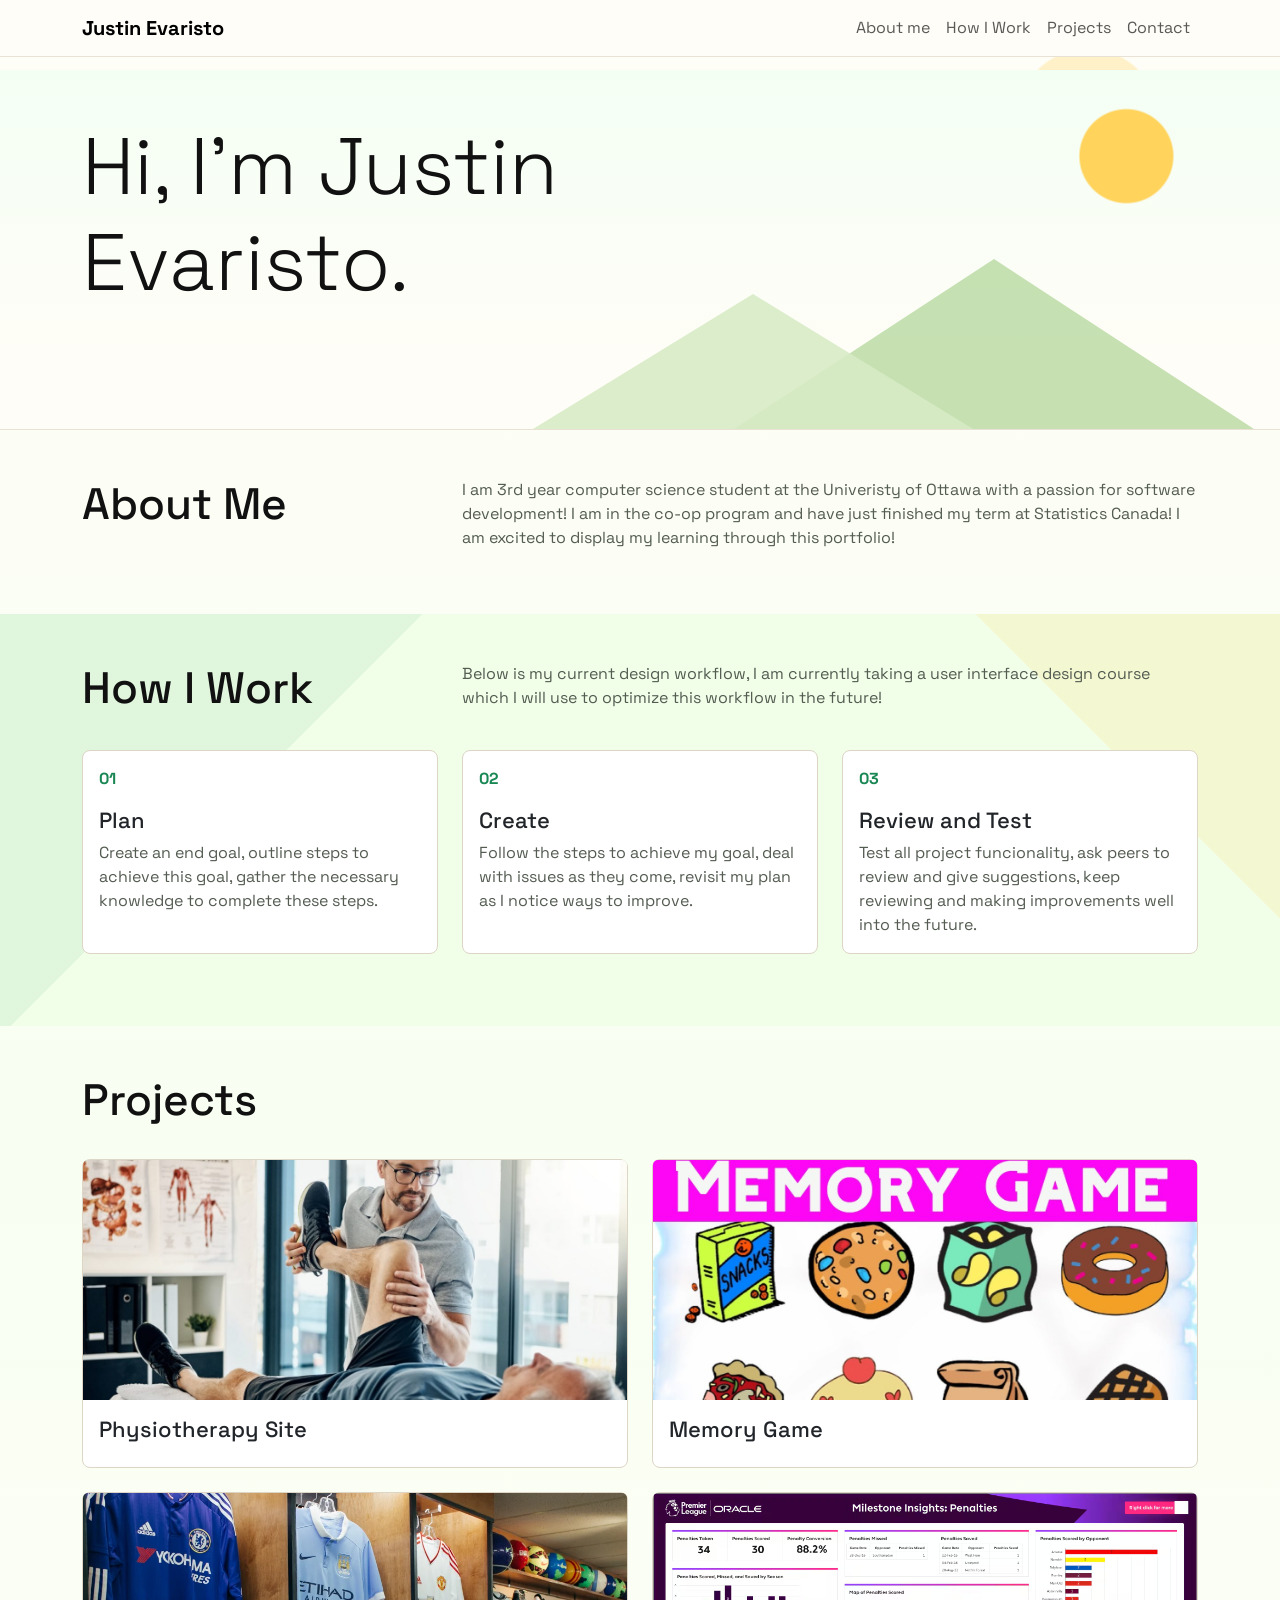
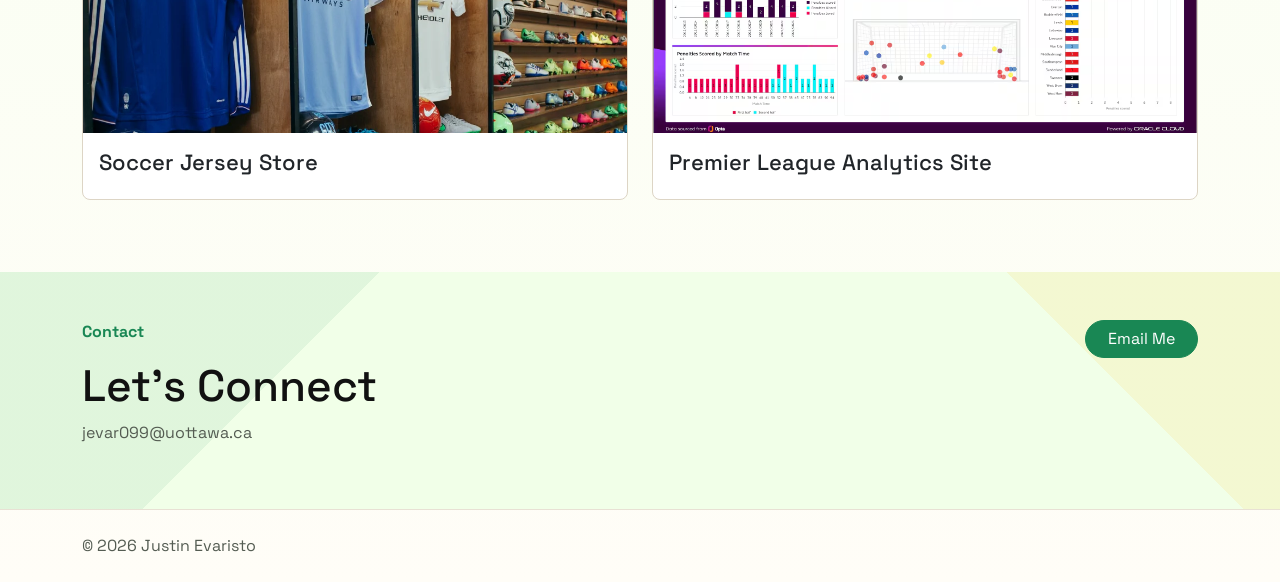
==== index.html @ 7b341bc1 "Reupload files" ====
<!doctype html>
<html lang="en">
  <head>
    <meta charset="utf-8">
    <meta name="viewport" content="width=device-width, initial-scale=1">
    <title>Justin Evaristo Portfolio</title>
    <link href="https://cdn.jsdelivr.net/npm/bootstrap@5.3.3/dist/css/bootstrap.min.css" rel="stylesheet">
    <link rel="stylesheet" href="style.css">
  </head>
  <body>
    <nav class="navbar navbar-expand navbar-light fixed-top">
      <div class="container">
        <a class="navbar-brand" href="index.html">Justin Evaristo</a>
        <button class="navbar-toggler" type="button" data-bs-toggle="collapse" data-bs-target="#mainNav">
          <span class="navbar-toggler-icon"></span>
        </button>
        <div class="collapse navbar-collapse" id="mainNav">
          <ul class="navbar-nav ms-auto">
            <li class="nav-item">
              <a class="nav-link" href="#about">About me</a>
            </li>
            <li class="nav-item">
              <a class="nav-link" href="#how-i-work">How I Work</a>
            </li>
            <li class="nav-item">
              <a class="nav-link" href="#projects">Projects</a>
            </li>
            <li class="nav-item">
              <a class="nav-link" href="#contact">Contact</a>
            </li>
          </ul>
        </div>
      </div>
    </nav>

    <header class="p-5">
      <div class="container">
        <div class="row">
          <div class="col-8">
            <h1 class="display-1">Hi, I'm Justin Evaristo.</h1>
          </div>
        </div>
      </div>
    </header>

    <main>
      <section id="about" class="p-5">
        <div class="container">
          <div class="row">
            <div class="col-4">
              <h2>About Me</h2>
            </div>
            <div class="col-8">
              <p>I am 3rd year computer science student at the Univeristy 
                 of Ottawa with a passion for software development! I am 
                 in the co-op program and have just finished my term at Statistics Canada!
                 I am excited to display my learning through this portfolio!
              </p>
            </div>
          </div>
        </div>
      </section>

      <section id="how-i-work" class="p-5 bg-light">
        <div class="container">
          <div class="row">
            <div class="col-4">
              <h2>How I Work</h2>
            </div>
            <div class="col-8">
              <p>
                Below is my current design workflow, I am currently taking a user interface design
                course which I will use to optimize this workflow in the future!
              </p>
            </div>
          </div>

          <div class="row mt-4">
            <div class="col-4 mb-4">
              <div class="card">
                <div class="card-body">
                  <p class="text-success">01</p>
                  <h3 class="card-title">Plan</h3>
                  <p class="card-text">Create an end goal, outline steps to achieve this goal,
                                       gather the necessary knowledge to complete these steps.
                  </p>
                </div>
              </div>
            </div>
            <div class="col-4 mb-4">
              <div class="card">
                <div class="card-body">
                  <p class="text-success">02</p>
                  <h3 class="card-title">Create</h3>
                  <p class="card-text">Follow the steps to achieve my goal, deal with issues as they come,
                                       revisit my plan as I notice ways to improve.
                  </p>
                </div>
              </div>
            </div>
            <div class="col-4 mb-4">
              <div class="card">
                <div class="card-body">
                  <p class="text-success">03</p>
                  <h3 class="card-title">Review and Test</h3>
                  <p class="card-text">Test all project funcionality, ask peers to review and give suggestions,
                                       keep reviewing and making improvements well into the future. 
                  </p>
                </div>
              </div>
            </div>
          </div>
        </div>
      </section>

      <section id="projects" class="p-5">
        <div class="container">
          <div class="row">
            <div class="col-4">
              <h2>Projects</h2>
            </div>
          </div>

          <div class="row mt-4">
            <div class="col-6 mb-4">
              <a class="card text-dark text-decoration-none" href="project-one.html">
                <img src="images/physio.jpg" class="card-img-top" alt="Physio">
                <div class="card-body">
                  <h3 class="card-title">Physiotherapy Site</h3>
                  
                </div>
              </a>
            </div>
            <div class="col-6 mb-4">
              <a class="card text-dark text-decoration-none" href="project-two.html">
                <img src="images/memory game.jpg" class="card-img-top" alt="Memory">
                <div class="card-body">
                  <h3 class="card-title">Memory Game</h3>
                </div>
              </a>
            </div>
            <div class="col-6 mb-4">
              <a class="card text-dark text-decoration-none" href="project-three.html">
                <img src="images/soccer jersey store.jpg" class="card-img-top" alt="Soccer">
                <div class="card-body">
                  <h3 class="card-title">Soccer Jersey Store</h3>
                </div>
              </a>
            </div>
            <div class="col-6 mb-4">
              <a class="card text-dark text-decoration-none" href="project-four.html">
                <img src="images/premier league.jpg" class="card-img-top" alt="Premier League">
                <div class="card-body">
                  <h3 class="card-title">Premier League Analytics Site</h3>
                </div>
              </a>
            </div>
          </div>
        </div>
      </section>

      <section id="contact" class="p-5 bg-light">
        <div class="container">
          <div class="row">
            <div class="col-8">
              <p class="text-success">Contact</p>
              <h2>Let's Connect</h2>
              <p>jevar099@uottawa.ca</p>
            </div>
            <div class="col-4 text-end">
              <a class="btn btn-success" href="mailto:jevar099@uottawa.ca">Email Me</a>
            </div>
          </div>
        </div>
      </section>
    </main>

    <footer class="p-4">
      <div class="container">
        <p class="mb-0">&copy; 2026 Justin Evaristo</p>
      </div>
    </footer>

    <script src="https://cdn.jsdelivr.net/npm/bootstrap@5.3.3/dist/js/bootstrap.bundle.min.js"></script>
  </body>
</html>
---- style.css ----
@import url("https://fonts.googleapis.com/css2?family=Space+Grotesk:wght@400;500;600;700&display=swap");

:root {
  --bs-body-font-family: "Space Grotesk", Arial, Helvetica, sans-serif;
  --bs-font-sans-serif: "Space Grotesk", Arial, Helvetica, sans-serif;
}

::selection {
  background-color: #b7f7a8;
  color: #063b12;
}

* {
  font-family: "Space Grotesk", Arial, Helvetica, sans-serif;
}

body {
  padding-top: 70px;
  background-color: #fffdf7;
  background-image:
    radial-gradient(circle at 85% 120px, rgba(255, 211, 92, 0.3) 0, rgba(255, 211, 92, 0.3) 70px, transparent 72px),
    linear-gradient(180deg, #fffdf7 0, #f8fff2 52%, #fffdf7 100%);
  color: #111111;
  font-family: "Space Grotesk", Arial, Helvetica, sans-serif;
}

.navbar {
  background-color: #fffdf7;
  border-bottom: 1px solid #e8e1d4;
}

.navbar-brand {
  font-weight: bold;
}

.text-success {
  font-weight: bold;
}

header {
  position: relative;
  overflow: hidden;
  min-height: 360px;
  background-color: #fffdf7;
  background-image:
    radial-gradient(circle at 88% 24%, #ffd35c 0, #ffd35c 46px, transparent 48px),
    linear-gradient(180deg, #f4fff4 0, #fffdf7 85%);
  border-bottom: 1px solid #e8e1d4;
}

header::before {
  content: "";
  position: absolute;
  right: 2%;
  bottom: 0;
  width: 0;
  height: 0;
  border-left: 260px solid transparent;
  border-right: 260px solid transparent;
  border-bottom: 170px solid #b8daa2;
  opacity: 0.8;
}

header::after {
  content: "";
  position: absolute;
  right: 24%;
  bottom: 0;
  width: 0;
  height: 0;
  border-left: 220px solid transparent;
  border-right: 220px solid transparent;
  border-bottom: 135px solid #d7ebc6;
  opacity: 0.9;
}

header .container {
  position: relative;
  z-index: 1;
}

h1 {
  max-width: 850px;
  line-height: 0.95;
}

h2 {
  font-size: 44px;
}

h3 {
  font-size: 22px;
}

p {
  color: #545c52;
}

.lead {
  color: #343a34;
}

.bg-light {
  background-color: #f1ffe8 !important;
  background-image:
    linear-gradient(135deg, rgba(25, 135, 84, 0.08) 25%, transparent 25%),
    linear-gradient(225deg, rgba(255, 211, 92, 0.16) 18%, transparent 18%);
}

.card {
  height: 100%;
  border: 1px solid #ddd5c5;
  border-radius: 8px;
}

.card-img-top {
  height: 240px;
  object-fit: cover;
  object-position: top;
}

.card-header {
  min-height: 240px;
  background-color: #e8ffd9 !important;
  background-image:
    linear-gradient(135deg, transparent 58%, rgba(25, 135, 84, 0.18) 58%),
    linear-gradient(45deg, transparent 62%, rgba(95, 161, 87, 0.22) 62%);
  border-bottom: 1px solid #ddd5c5;
  color: #545c52;
  font-weight: bold;
}

a.card:hover {
  border-color: #198754;
}

.btn-success {
  background-color: #198754;
  border-color: #198754;
  border-radius: 25px;
  padding-left: 22px;
  padding-right: 22px;
}

footer {
  border-top: 1px solid #e8e1d4;
}

#coming-soon {
  min-height: 80vh;
}
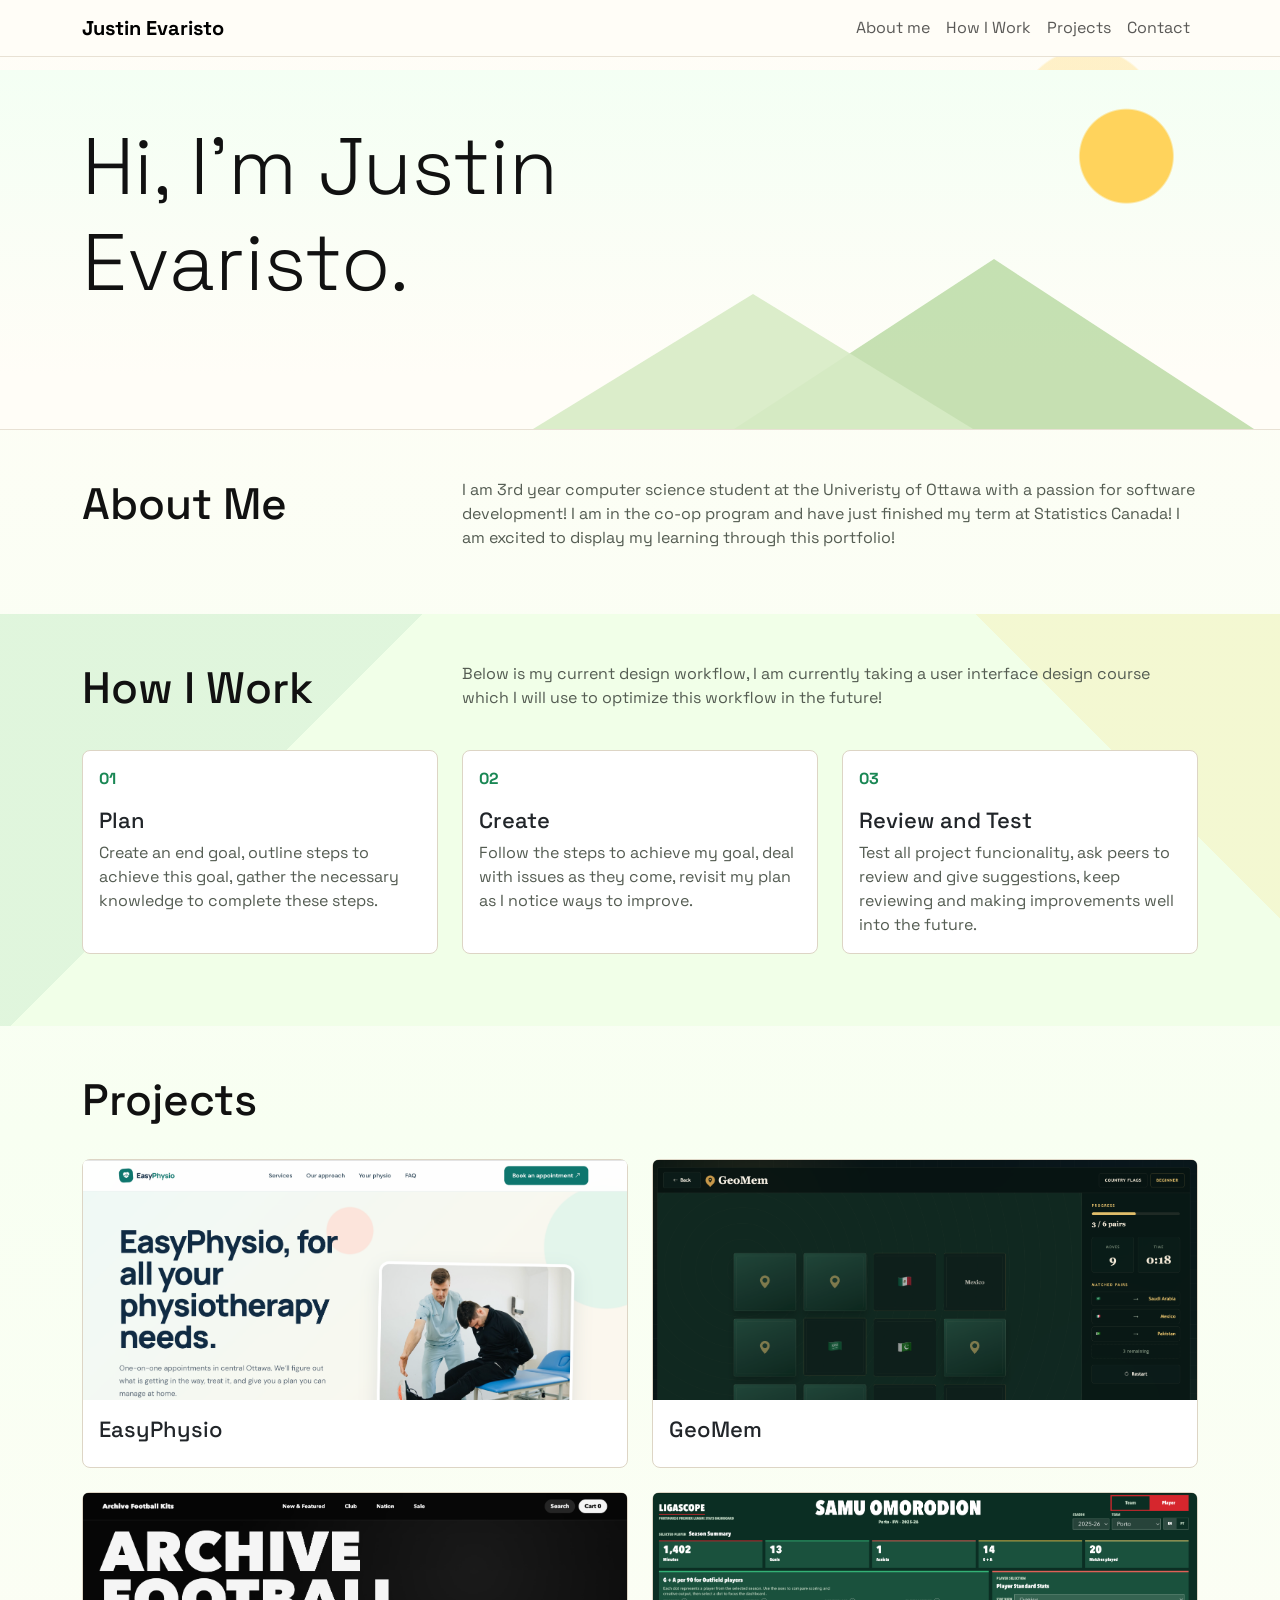
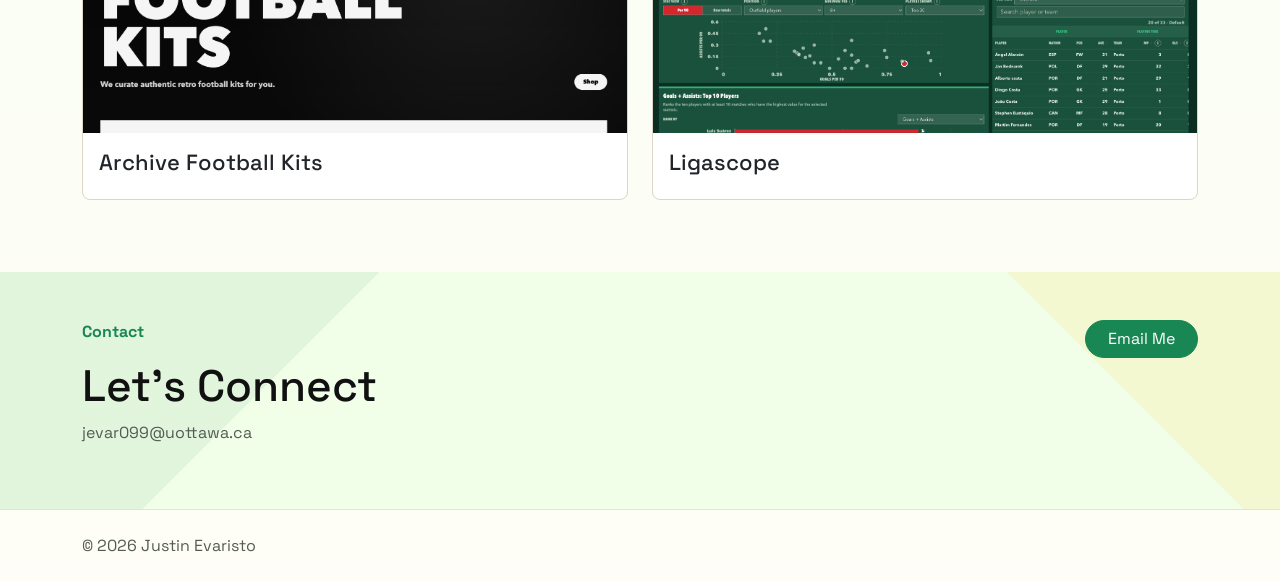
==== commit 1aac311a: "updating project photos" ====
--- a/index.html
+++ b/index.html
@@ -123,35 +123,35 @@
 
           <div class="row mt-4">
             <div class="col-6 mb-4">
-              <a class="card text-dark text-decoration-none" href="project-one.html">
-                <img src="images/physio.jpg" class="card-img-top" alt="Physio">
+              <a class="card text-dark text-decoration-none" href="https://seg-3125-a2-sigma.vercel.app/">
+                <img src="images/easyphysio.png" class="card-img-top" alt="EasyPhysio website">
                 <div class="card-body">
-                  <h3 class="card-title">Physiotherapy Site</h3>
+                  <h3 class="card-title">EasyPhysio</h3>
                   
                 </div>
               </a>
             </div>
             <div class="col-6 mb-4">
-              <a class="card text-dark text-decoration-none" href="project-two.html">
-                <img src="images/memory game.jpg" class="card-img-top" alt="Memory">
+              <a class="card text-dark text-decoration-none" href="https://geomem.vercel.app/">
+                <img src="images/geomem.png" class="card-img-top" alt="GeoMem game">
                 <div class="card-body">
-                  <h3 class="card-title">Memory Game</h3>
+                  <h3 class="card-title">GeoMem</h3>
                 </div>
               </a>
             </div>
             <div class="col-6 mb-4">
-              <a class="card text-dark text-decoration-none" href="project-three.html">
-                <img src="images/soccer jersey store.jpg" class="card-img-top" alt="Soccer">
+              <a class="card text-dark text-decoration-none" href="https://archive-football-kits.vercel.app/">
+                <img src="images/archive-football-kits.png" class="card-img-top" alt="Archive Football Kits website">
                 <div class="card-body">
-                  <h3 class="card-title">Soccer Jersey Store</h3>
+                  <h3 class="card-title">Archive Football Kits</h3>
                 </div>
               </a>
             </div>
             <div class="col-6 mb-4">
-              <a class="card text-dark text-decoration-none" href="project-four.html">
-                <img src="images/premier league.jpg" class="card-img-top" alt="Premier League">
+              <a class="card text-dark text-decoration-none" href="https://liga-scope.vercel.app/">
+                <img src="images/ligascope.png" class="card-img-top" alt="Ligascope dashboard">
                 <div class="card-body">
-                  <h3 class="card-title">Premier League Analytics Site</h3>
+                  <h3 class="card-title">Ligascope</h3>
                 </div>
               </a>
             </div>
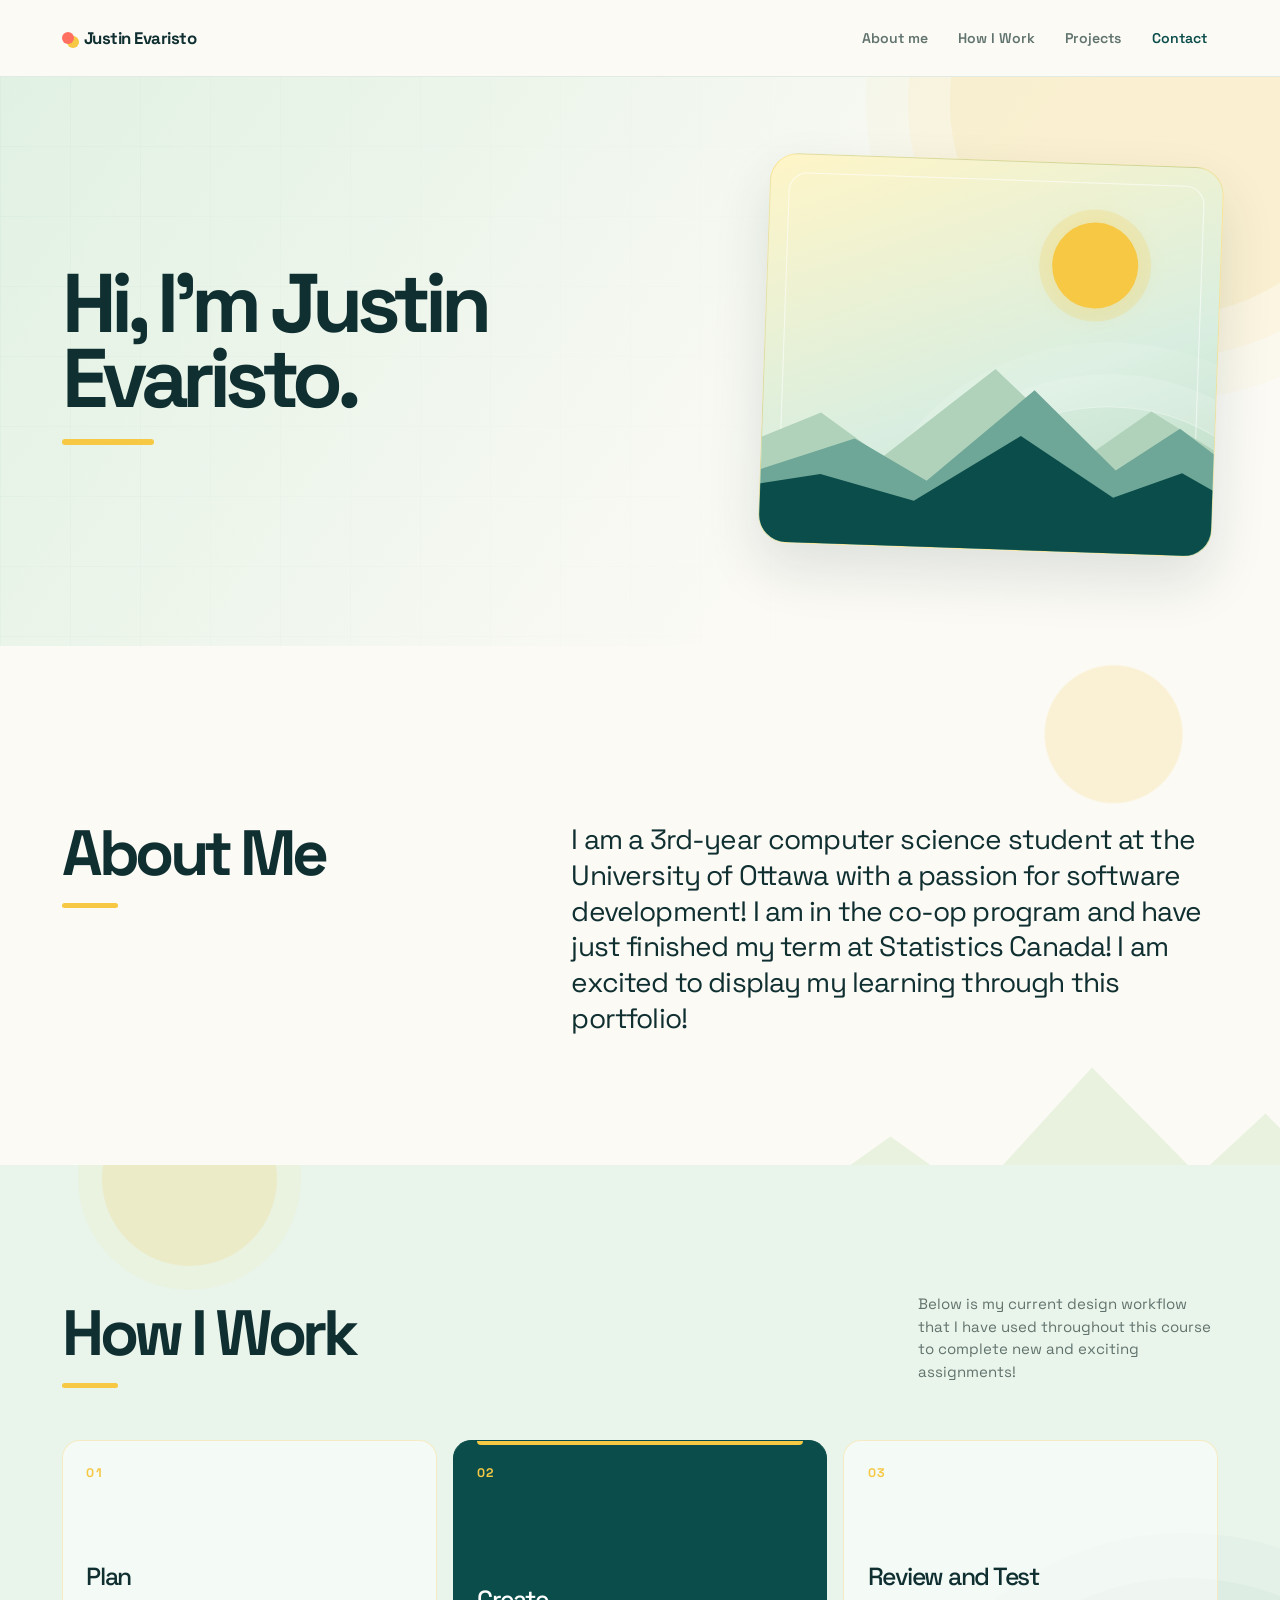
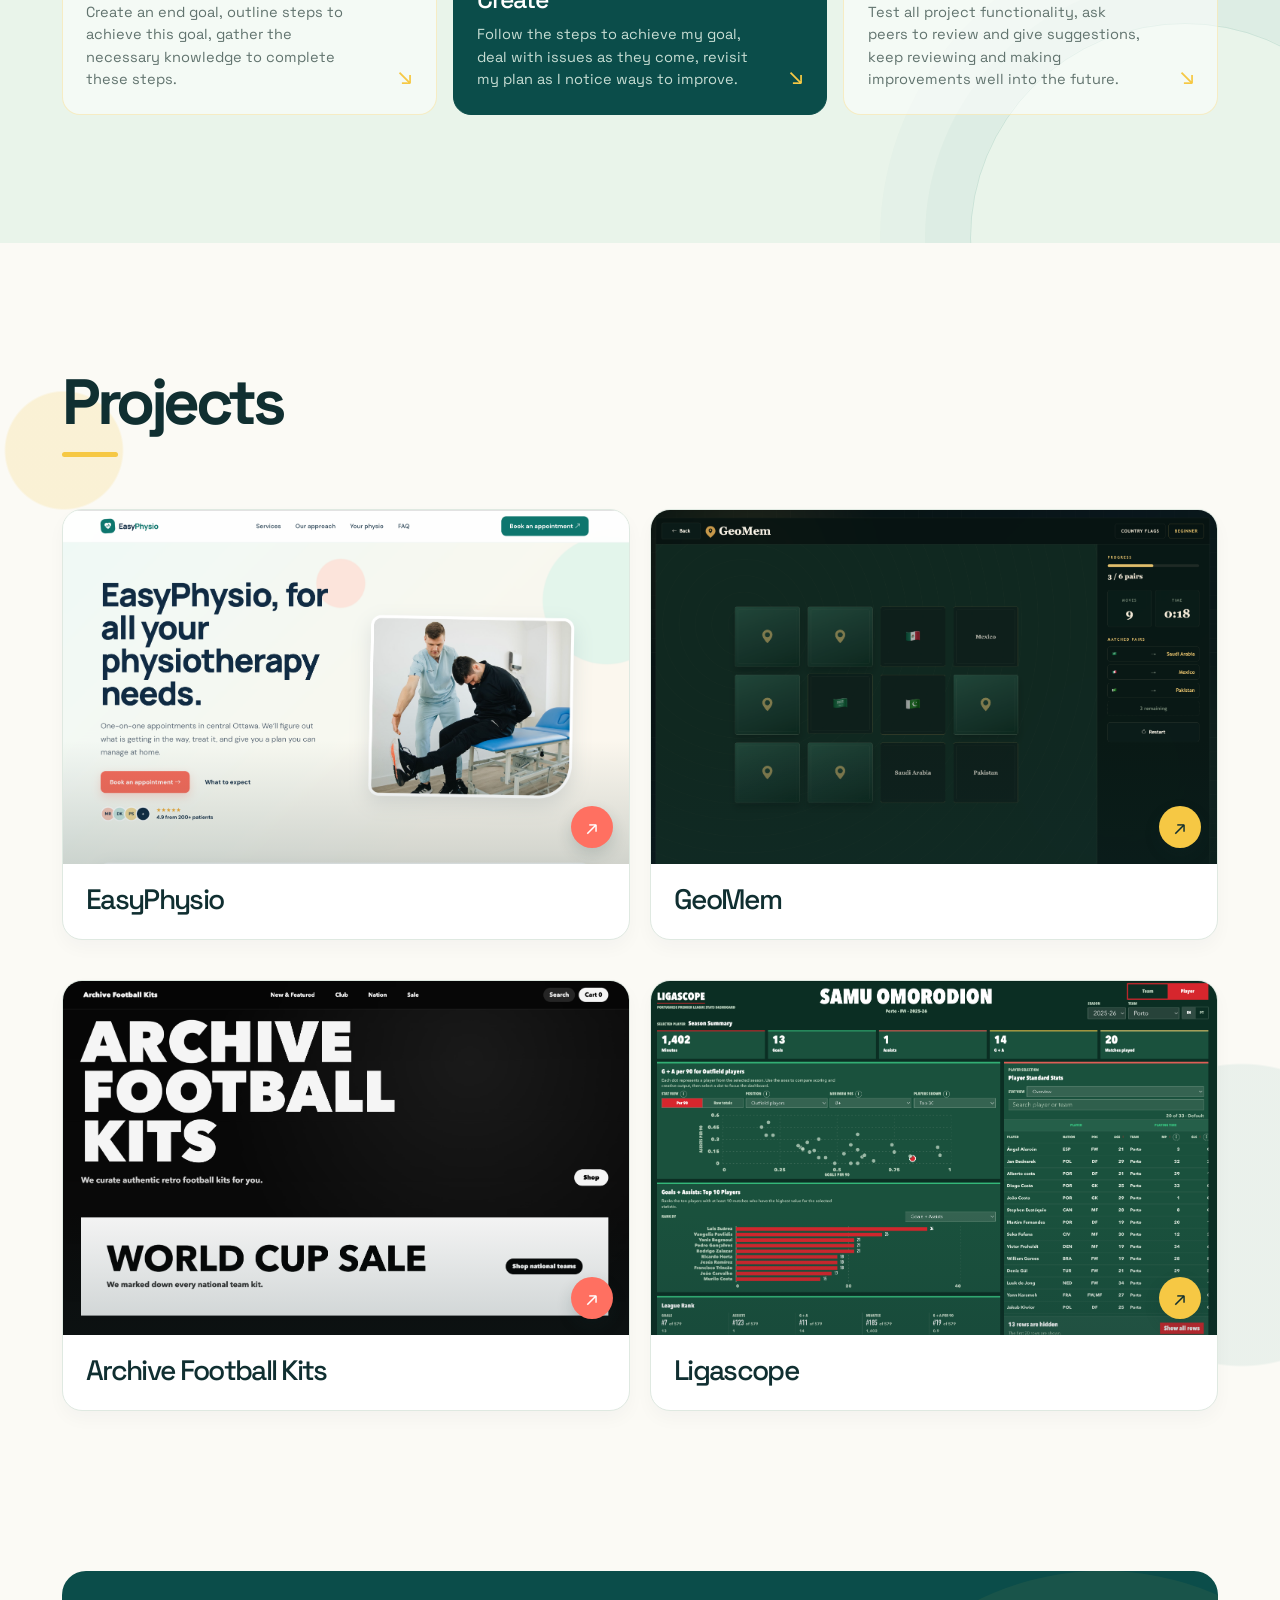
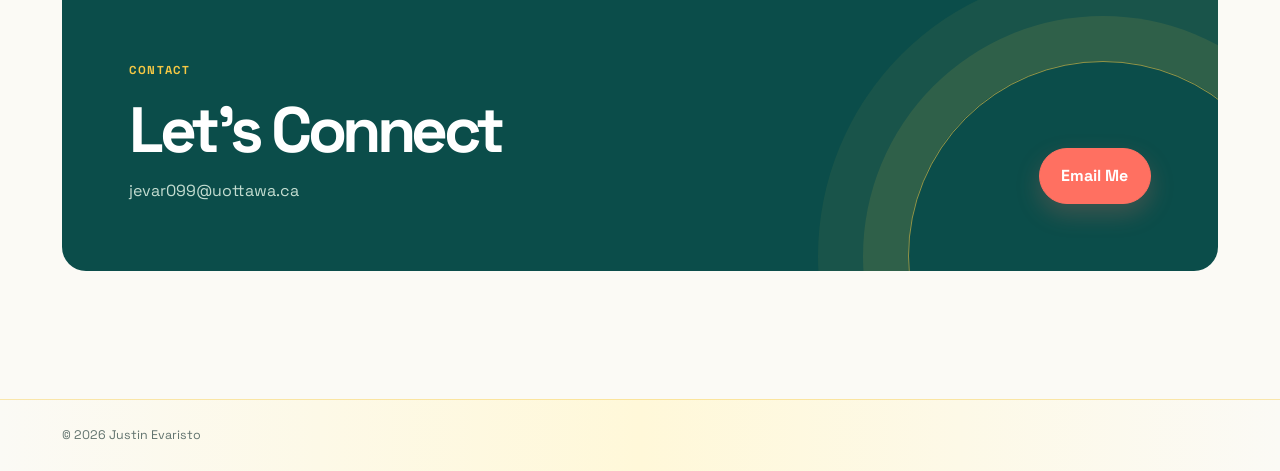
==== commit ef0451b3: "update portfolio design" ====
--- a/index.html
+++ b/index.html
@@ -3,19 +3,23 @@
   <head>
     <meta charset="utf-8">
     <meta name="viewport" content="width=device-width, initial-scale=1">
-    <title>Justin Evaristo Portfolio</title>
+    <meta name="description" content="Justin Evaristo's computer science and interface design portfolio.">
+    <title>Justin Evaristo | Portfolio</title>
     <link href="https://cdn.jsdelivr.net/npm/bootstrap@5.3.3/dist/css/bootstrap.min.css" rel="stylesheet">
-    <link rel="stylesheet" href="style.css">
+    <link rel="stylesheet" href="./style.css">
   </head>
   <body>
-    <nav class="navbar navbar-expand navbar-light fixed-top">
-      <div class="container">
-        <a class="navbar-brand" href="index.html">Justin Evaristo</a>
-        <button class="navbar-toggler" type="button" data-bs-toggle="collapse" data-bs-target="#mainNav">
+    <nav class="navbar navbar-expand-md navbar-light fixed-top" aria-label="Primary navigation">
+      <div class="container nav-shell">
+        <a class="navbar-brand" href="index.html" aria-label="Justin Evaristo home">
+          <span class="brand-dot" aria-hidden="true"></span>
+          Justin Evaristo
+        </a>
+        <button class="navbar-toggler" type="button" data-bs-toggle="collapse" data-bs-target="#mainNav" aria-controls="mainNav" aria-expanded="false" aria-label="Toggle navigation">
           <span class="navbar-toggler-icon"></span>
         </button>
         <div class="collapse navbar-collapse" id="mainNav">
-          <ul class="navbar-nav ms-auto">
+          <ul class="navbar-nav ms-auto align-items-md-center gap-md-2">
             <li class="nav-item">
               <a class="nav-link" href="#about">About me</a>
             </li>
@@ -26,157 +30,140 @@
               <a class="nav-link" href="#projects">Projects</a>
             </li>
             <li class="nav-item">
-              <a class="nav-link" href="#contact">Contact</a>
+              <a class="nav-link nav-contact-link" href="#contact">Contact</a>
             </li>
           </ul>
         </div>
       </div>
     </nav>
 
-    <header class="p-5">
-      <div class="container">
-        <div class="row">
-          <div class="col-8">
-            <h1 class="display-1">Hi, I'm Justin Evaristo.</h1>
+    <header class="hero">
+      <div class="container hero-shell">
+        <div class="row align-items-center g-5">
+          <div class="col-lg-7">
+            <h1>Hi, I'm Justin Evaristo.</h1>
+          </div>
+          <div class="col-lg-5">
+            <div class="hero-mountain-stage" aria-hidden="true">
+              <span class="mountain-sun"></span>
+              <span class="mountain mountain-back"></span>
+              <span class="mountain mountain-middle"></span>
+              <span class="mountain mountain-front"></span>
+            </div>
           </div>
         </div>
       </div>
     </header>
 
     <main>
-      <section id="about" class="p-5">
+      <section id="about" class="section section-about">
         <div class="container">
-          <div class="row">
-            <div class="col-4">
+          <div class="section-intro row g-5 align-items-start">
+            <div class="col-lg-4">
               <h2>About Me</h2>
             </div>
-            <div class="col-8">
-              <p>I am 3rd year computer science student at the Univeristy 
-                 of Ottawa with a passion for software development! I am 
-                 in the co-op program and have just finished my term at Statistics Canada!
-                 I am excited to display my learning through this portfolio!
-              </p>
+            <div class="col-lg-7 offset-lg-1">
+              <p class="section-lead">I am a 3rd-year computer science student at the University of Ottawa with a passion for software development! I am in the co-op program and have just finished my term at Statistics Canada! I am excited to display my learning through this portfolio!</p>
             </div>
           </div>
         </div>
       </section>
 
-      <section id="how-i-work" class="p-5 bg-light">
+      <section id="how-i-work" class="section section-soft">
         <div class="container">
-          <div class="row">
-            <div class="col-4">
+          <div class="section-heading-row">
+            <div>
               <h2>How I Work</h2>
             </div>
-            <div class="col-8">
-              <p>
-                Below is my current design workflow, I am currently taking a user interface design
-                course which I will use to optimize this workflow in the future!
-              </p>
-            </div>
+            <p class="section-heading-note">Below is my current design workflow that I have used throughout this course to complete new and exciting assignments!</p>
           </div>
 
-          <div class="row mt-4">
-            <div class="col-4 mb-4">
-              <div class="card">
-                <div class="card-body">
-                  <p class="text-success">01</p>
-                  <h3 class="card-title">Plan</h3>
-                  <p class="card-text">Create an end goal, outline steps to achieve this goal,
-                                       gather the necessary knowledge to complete these steps.
-                  </p>
-                </div>
+          <div class="process-grid">
+            <article class="process-card">
+              <div class="process-number">01</div>
+              <div>
+                <h3>Plan</h3>
+                <p>Create an end goal, outline steps to achieve this goal, gather the necessary knowledge to complete these steps.</p>
               </div>
-            </div>
-            <div class="col-4 mb-4">
-              <div class="card">
-                <div class="card-body">
-                  <p class="text-success">02</p>
-                  <h3 class="card-title">Create</h3>
-                  <p class="card-text">Follow the steps to achieve my goal, deal with issues as they come,
-                                       revisit my plan as I notice ways to improve.
-                  </p>
-                </div>
+              <span class="process-arrow" aria-hidden="true">↘</span>
+            </article>
+            <article class="process-card process-card-accent">
+              <div class="process-number">02</div>
+              <div>
+                <h3>Create</h3>
+                <p>Follow the steps to achieve my goal, deal with issues as they come, revisit my plan as I notice ways to improve.</p>
               </div>
-            </div>
-            <div class="col-4 mb-4">
-              <div class="card">
-                <div class="card-body">
-                  <p class="text-success">03</p>
-                  <h3 class="card-title">Review and Test</h3>
-                  <p class="card-text">Test all project funcionality, ask peers to review and give suggestions,
-                                       keep reviewing and making improvements well into the future. 
-                  </p>
-                </div>
+              <span class="process-arrow" aria-hidden="true">↘</span>
+            </article>
+            <article class="process-card">
+              <div class="process-number">03</div>
+              <div>
+                <h3>Review and Test</h3>
+                <p>Test all project functionality, ask peers to review and give suggestions, keep reviewing and making improvements well into the future.</p>
               </div>
-            </div>
+              <span class="process-arrow" aria-hidden="true">↘</span>
+            </article>
           </div>
         </div>
       </section>
 
-      <section id="projects" class="p-5">
+      <section id="projects" class="section section-projects">
         <div class="container">
-          <div class="row">
-            <div class="col-4">
+          <div class="section-heading-row projects-heading">
+            <div>
               <h2>Projects</h2>
             </div>
           </div>
 
-          <div class="row mt-4">
-            <div class="col-6 mb-4">
-              <a class="card text-dark text-decoration-none" href="https://seg-3125-a2-sigma.vercel.app/">
-                <img src="images/easyphysio.png" class="card-img-top" alt="EasyPhysio website">
-                <div class="card-body">
-                  <h3 class="card-title">EasyPhysio</h3>
-                  
-                </div>
-              </a>
-            </div>
-            <div class="col-6 mb-4">
-              <a class="card text-dark text-decoration-none" href="https://geomem.vercel.app/">
-                <img src="images/geomem.png" class="card-img-top" alt="GeoMem game">
-                <div class="card-body">
-                  <h3 class="card-title">GeoMem</h3>
-                </div>
-              </a>
-            </div>
-            <div class="col-6 mb-4">
-              <a class="card text-dark text-decoration-none" href="https://archive-football-kits.vercel.app/">
-                <img src="images/archive-football-kits.png" class="card-img-top" alt="Archive Football Kits website">
-                <div class="card-body">
-                  <h3 class="card-title">Archive Football Kits</h3>
-                </div>
-              </a>
-            </div>
-            <div class="col-6 mb-4">
-              <a class="card text-dark text-decoration-none" href="https://liga-scope.vercel.app/">
-                <img src="images/ligascope.png" class="card-img-top" alt="Ligascope dashboard">
-                <div class="card-body">
-                  <h3 class="card-title">Ligascope</h3>
-                </div>
-              </a>
-            </div>
+          <div class="projects-grid">
+            <a class="project-card" href="https://seg-3125-a2-sigma.vercel.app/" target="_blank" rel="noreferrer">
+              <div class="project-image-wrap">
+                <img src="images/easyphysio.png" alt="EasyPhysio website preview">
+                <span class="project-arrow" aria-hidden="true">↗</span>
+              </div>
+              <div class="project-card-body"><h3>EasyPhysio</h3></div>
+            </a>
+            <a class="project-card" href="https://geomem.vercel.app/" target="_blank" rel="noreferrer">
+              <div class="project-image-wrap">
+                <img src="images/geomem.png" alt="GeoMem game preview">
+                <span class="project-arrow" aria-hidden="true">↗</span>
+              </div>
+              <div class="project-card-body"><h3>GeoMem</h3></div>
+            </a>
+            <a class="project-card" href="https://archive-football-kits.vercel.app/" target="_blank" rel="noreferrer">
+              <div class="project-image-wrap">
+                <img src="images/archive-football-kits.png" alt="Archive Football Kits website preview">
+                <span class="project-arrow" aria-hidden="true">↗</span>
+              </div>
+              <div class="project-card-body"><h3>Archive Football Kits</h3></div>
+            </a>
+            <a class="project-card" href="https://liga-scope.vercel.app/" target="_blank" rel="noreferrer">
+              <div class="project-image-wrap">
+                <img src="images/ligascope.png" alt="Ligascope dashboard preview">
+                <span class="project-arrow" aria-hidden="true">↗</span>
+              </div>
+              <div class="project-card-body"><h3>Ligascope</h3></div>
+            </a>
           </div>
         </div>
       </section>
 
-      <section id="contact" class="p-5 bg-light">
+      <section id="contact" class="section section-contact">
         <div class="container">
-          <div class="row">
-            <div class="col-8">
-              <p class="text-success">Contact</p>
+          <div class="contact-panel">
+            <div>
+              <p class="eyebrow eyebrow-light">Contact</p>
               <h2>Let's Connect</h2>
               <p>jevar099@uottawa.ca</p>
             </div>
-            <div class="col-4 text-end">
-              <a class="btn btn-success" href="mailto:jevar099@uottawa.ca">Email Me</a>
-            </div>
+            <a class="btn btn-coral" href="mailto:jevar099@uottawa.ca">Email Me</a>
           </div>
         </div>
       </section>
     </main>
 
-    <footer class="p-4">
-      <div class="container">
+    <footer class="footer">
+      <div class="container d-flex flex-column flex-md-row justify-content-between align-items-md-center gap-2">
         <p class="mb-0">&copy; 2026 Justin Evaristo</p>
       </div>
     </footer>
--- a/style.css
+++ b/style.css
@@ -1,151 +1,832 @@
 @import url("https://fonts.googleapis.com/css2?family=Space+Grotesk:wght@400;500;600;700&display=swap");
 
 :root {
+  --cream: #fbfaf5;
+  --paper: #ffffff;
+  --ink: #102f31;
+  --muted: #61736e;
+  --line: #dfe9e1;
+  --green: #0e776e;
+  --green-deep: #0b4d4a;
+  --sage: #e9f4ea;
+  --coral: #ff7061;
+  --gold: #e9bb59;
+  --yellow: #f6c844;
   --bs-body-font-family: "Space Grotesk", Arial, Helvetica, sans-serif;
   --bs-font-sans-serif: "Space Grotesk", Arial, Helvetica, sans-serif;
 }
 
 ::selection {
-  background-color: #b7f7a8;
-  color: #063b12;
+  background: var(--gold);
+  color: var(--ink);
 }
 
 * {
+  box-sizing: border-box;
   font-family: "Space Grotesk", Arial, Helvetica, sans-serif;
 }
 
+html {
+  scroll-behavior: smooth;
+  scroll-padding-top: 90px;
+}
+
 body {
-  padding-top: 70px;
-  background-color: #fffdf7;
-  background-image:
-    radial-gradient(circle at 85% 120px, rgba(255, 211, 92, 0.3) 0, rgba(255, 211, 92, 0.3) 70px, transparent 72px),
-    linear-gradient(180deg, #fffdf7 0, #f8fff2 52%, #fffdf7 100%);
-  color: #111111;
+  margin: 0;
+  padding-top: 76px;
+  background: var(--cream);
+  color: var(--ink);
   font-family: "Space Grotesk", Arial, Helvetica, sans-serif;
+  line-height: 1.6;
+  overflow-x: hidden;
+}
+
+a {
+  color: inherit;
+}
+
+a:focus-visible,
+button:focus-visible {
+  outline: 3px solid var(--gold);
+  outline-offset: 4px;
+}
+
+.container {
+  max-width: 1180px;
 }
 
 .navbar {
-  background-color: #fffdf7;
-  border-bottom: 1px solid #e8e1d4;
+  min-height: 76px;
+  padding: 0;
+  background: rgba(251, 250, 245, 0.88);
+  border-bottom: 1px solid rgba(223, 233, 225, 0.9);
+  backdrop-filter: blur(16px);
+  z-index: 10;
+}
+
+.nav-shell {
+  min-height: 76px;
 }
 
 .navbar-brand {
-  font-weight: bold;
-}
-
-.text-success {
-  font-weight: bold;
-}
-
-header {
-  position: relative;
+  display: inline-flex;
+  align-items: center;
+  gap: 10px;
+  color: var(--ink);
+  font-size: 1.05rem;
+  font-weight: 700;
+  letter-spacing: -0.03em;
+}
+
+.navbar-brand:hover {
+  color: var(--green);
+}
+
+.brand-dot {
+  width: 12px;
+  height: 12px;
+  display: inline-block;
+  border-radius: 50%;
+  background: var(--coral);
+  box-shadow: 5px 4px 0 var(--yellow);
+}
+
+.nav-link {
+  position: relative;
+  padding: 0.5rem 0.7rem !important;
+  color: var(--muted);
+  font-size: 0.88rem;
+  font-weight: 600;
+  transition: color 180ms ease;
+}
+
+.nav-link::after {
+  content: "";
+  position: absolute;
+  right: 0.7rem;
+  bottom: 0.2rem;
+  left: 0.7rem;
+  height: 2px;
+  background: var(--yellow);
+  transform: scaleX(0);
+  transform-origin: right;
+  transition: transform 180ms ease;
+}
+
+.nav-link:hover,
+.nav-link:focus-visible {
+  color: var(--ink);
+}
+
+.nav-link:hover::after,
+.nav-link:focus-visible::after {
+  transform: scaleX(1);
+  transform-origin: left;
+}
+
+.nav-contact-link {
+  color: var(--green-deep);
+}
+
+.navbar-toggler {
+  border-color: var(--line);
+  border-radius: 10px;
+}
+
+.hero {
+  position: relative;
+  min-height: 570px;
+  display: flex;
+  align-items: center;
   overflow: hidden;
-  min-height: 360px;
-  background-color: #fffdf7;
-  background-image:
-    radial-gradient(circle at 88% 24%, #ffd35c 0, #ffd35c 46px, transparent 48px),
-    linear-gradient(180deg, #f4fff4 0, #fffdf7 85%);
-  border-bottom: 1px solid #e8e1d4;
-}
-
-header::before {
-  content: "";
-  position: absolute;
-  right: 2%;
-  bottom: 0;
-  width: 0;
-  height: 0;
-  border-left: 260px solid transparent;
-  border-right: 260px solid transparent;
-  border-bottom: 170px solid #b8daa2;
-  opacity: 0.8;
-}
-
-header::after {
-  content: "";
-  position: absolute;
-  right: 24%;
-  bottom: 0;
-  width: 0;
-  height: 0;
-  border-left: 220px solid transparent;
-  border-right: 220px solid transparent;
-  border-bottom: 135px solid #d7ebc6;
-  opacity: 0.9;
-}
-
-header .container {
-  position: relative;
+  background:
+    linear-gradient(125deg, rgba(224, 241, 226, 0.98), rgba(251, 250, 245, 0.82) 66%),
+    var(--cream);
+  isolation: isolate;
+}
+
+.hero::after {
+  content: "";
+  position: absolute;
+  top: -190px;
+  right: -100px;
+  width: 430px;
+  height: 430px;
+  z-index: 0;
+  border-radius: 50%;
+  background: rgba(246, 200, 68, 0.2);
+  box-shadow: 0 0 0 42px rgba(246, 200, 68, 0.07), 0 0 0 84px rgba(246, 200, 68, 0.04);
+  pointer-events: none;
+}
+
+.hero::before {
+  content: "";
+  position: absolute;
+  inset: 0;
+  z-index: -1;
+  opacity: 0.3;
+  background-image: linear-gradient(rgba(14, 119, 110, 0.08) 1px, transparent 1px), linear-gradient(90deg, rgba(14, 119, 110, 0.08) 1px, transparent 1px);
+  background-size: 70px 70px;
+  mask-image: linear-gradient(90deg, black, transparent 78%);
+}
+
+.hero-shell {
+  position: relative;
+  z-index: 2;
+  padding-top: 72px;
+  padding-bottom: 84px;
+}
+
+.eyebrow {
+  margin: 0 0 1.35rem;
+  color: var(--green);
+  font-size: 0.72rem;
+  font-weight: 700;
+  letter-spacing: 0.14em;
+  line-height: 1.4;
+  text-transform: uppercase;
+}
+
+.hero h1 {
+  max-width: 650px;
+  margin: 0;
+  color: var(--ink);
+  font-size: clamp(3.2rem, 6.5vw, 6.2rem);
+  font-weight: 700;
+  letter-spacing: -0.075em;
+  line-height: 0.91;
+}
+
+.hero h1::after {
+  content: "";
+  display: block;
+  width: 92px;
+  height: 6px;
+  margin-top: 1.35rem;
+  border-radius: 999px;
+  background: var(--yellow);
+}
+
+.hero-mountain-stage {
+  position: relative;
+  min-height: 390px;
+  max-width: 520px;
+  margin: 0 auto;
+  overflow: hidden;
+  border: 1px solid rgba(246, 200, 68, 0.36);
+  border-radius: 28px;
+  background: linear-gradient(160deg, #fff5c7 0%, #d9eee0 58%, #b8d9c1 100%);
+  box-shadow: 0 25px 55px rgba(16, 47, 49, 0.12);
+  isolation: isolate;
+  transform: rotate(2deg);
+  transition: transform 220ms ease, box-shadow 220ms ease;
+}
+
+.hero-mountain-stage:hover {
+  box-shadow: 0 30px 62px rgba(16, 47, 49, 0.16);
+  transform: rotate(0deg) translateY(-4px);
+}
+
+.hero-mountain-stage::before {
+  content: "";
+  position: absolute;
+  inset: 18px;
   z-index: 1;
-}
-
-h1 {
-  max-width: 850px;
-  line-height: 0.95;
-}
-
-h2 {
-  font-size: 44px;
-}
-
-h3 {
-  font-size: 22px;
-}
-
-p {
-  color: #545c52;
-}
-
-.lead {
-  color: #343a34;
-}
-
-.bg-light {
-  background-color: #f1ffe8 !important;
-  background-image:
-    linear-gradient(135deg, rgba(25, 135, 84, 0.08) 25%, transparent 25%),
-    linear-gradient(225deg, rgba(255, 211, 92, 0.16) 18%, transparent 18%);
-}
-
-.card {
-  height: 100%;
-  border: 1px solid #ddd5c5;
-  border-radius: 8px;
-}
-
-.card-img-top {
-  height: 240px;
+  border: 1px solid rgba(255, 255, 255, 0.62);
+  border-radius: 19px;
+  pointer-events: none;
+}
+
+.hero-mountain-stage::after {
+  content: "";
+  position: absolute;
+  right: -18%;
+  bottom: -42%;
+  width: 80%;
+  height: 80%;
+  border: 1px solid rgba(255, 255, 255, 0.42);
+  border-radius: 50%;
+  box-shadow: 0 0 0 32px rgba(255, 255, 255, 0.13), 0 0 0 64px rgba(255, 255, 255, 0.09);
+}
+
+.mountain-sun {
+  position: absolute;
+  top: 15%;
+  right: 18%;
+  width: 86px;
+  height: 86px;
+  border-radius: 50%;
+  background: var(--yellow);
+  box-shadow: 0 0 0 13px rgba(246, 200, 68, 0.2), 0 0 28px rgba(246, 200, 68, 0.22);
+}
+
+.mountain {
+  position: absolute;
+  bottom: -1px;
+  left: -8%;
+  width: 116%;
+  clip-path: polygon(0 100%, 0 64%, 18% 47%, 30% 64%, 51% 27%, 69% 61%, 81% 42%, 100% 65%, 100% 100%);
+}
+
+.mountain-back {
+  z-index: 2;
+  height: 64%;
+  background: #b0d2ba;
+}
+
+.mountain-middle {
+  z-index: 3;
+  height: 54%;
+  left: -5%;
+  background: #6ea697;
+  clip-path: polygon(0 100%, 0 69%, 22% 49%, 36% 68%, 56% 23%, 72% 60%, 84% 39%, 100% 67%, 100% 100%);
+}
+
+.mountain-front {
+  z-index: 4;
+  height: 43%;
+  left: -10%;
+  background: var(--green-deep);
+  clip-path: polygon(0 100%, 0 70%, 20% 58%, 38% 72%, 58% 31%, 76% 66%, 89% 50%, 100% 68%, 100% 100%);
+}
+
+.btn-coral {
+  display: inline-flex;
+  align-items: center;
+  gap: 0.65rem;
+  padding: 0.92rem 1.35rem;
+  border: 1px solid var(--coral);
+  border-radius: 999px;
+  background: var(--coral);
+  box-shadow: 0 10px 24px rgba(255, 112, 97, 0.22);
+  color: #fff;
+  font-weight: 700;
+  transition: transform 180ms ease, box-shadow 180ms ease, background 180ms ease;
+}
+
+.btn-coral:hover {
+  border-color: #f05e50;
+  background: #f05e50;
+  box-shadow: 0 14px 28px rgba(255, 112, 97, 0.28);
+  color: #fff;
+  transform: translateY(-3px);
+}
+
+.section {
+  padding: clamp(5rem, 10vw, 8.6rem) 0;
+}
+
+.section-about {
+  position: relative;
+  overflow: hidden;
+  background:
+    radial-gradient(circle at 87% 17%, rgba(246, 200, 68, 0.18) 0 68px, transparent 70px),
+    var(--cream);
+}
+
+.section-about::after {
+  content: "";
+  position: absolute;
+  right: -5%;
+  bottom: -105px;
+  width: 560px;
+  height: 230px;
+  background: rgba(184, 218, 162, 0.28);
+  clip-path: polygon(0 100%, 0 75%, 19% 42%, 34% 68%, 55% 12%, 74% 59%, 86% 32%, 100% 67%, 100% 100%);
+  pointer-events: none;
+}
+
+.section-about > .container,
+.section-projects > .container {
+  position: relative;
+  z-index: 1;
+}
+
+.section-intro {
+  display: grid;
+  grid-template-columns: minmax(0, 0.85fr) minmax(0, 1.35fr);
+  gap: clamp(2.5rem, 8vw, 7rem);
+  align-items: start;
+  margin: 0 !important;
+}
+
+.section-intro > div {
+  width: auto;
+  min-width: 0;
+  max-width: none;
+  padding-right: 0;
+  padding-left: 0;
+}
+
+.section-intro .offset-lg-1 {
+  margin-left: 0;
+}
+
+.section-intro h2,
+.section-heading-row h2,
+.contact-panel h2 {
+  margin: 0;
+  color: var(--ink);
+  font-size: clamp(2.45rem, 5vw, 4.8rem);
+  font-weight: 700;
+  letter-spacing: -0.07em;
+  line-height: 0.98;
+}
+
+.section-intro h2::after,
+.section-heading-row h2::after {
+  content: "";
+  display: block;
+  width: 56px;
+  height: 5px;
+  margin-top: 1.15rem;
+  border-radius: 999px;
+  background: var(--yellow);
+}
+
+.section-lead {
+  max-width: 680px;
+  margin: 0;
+  color: var(--ink);
+  font-size: clamp(1.3rem, 2.3vw, 1.75rem);
+  letter-spacing: -0.03em;
+  line-height: 1.28;
+}
+
+.section-soft {
+  position: relative;
+  overflow: hidden;
+  background: var(--sage);
+}
+
+.section-soft::before {
+  content: "";
+  position: absolute;
+  top: -74px;
+  left: 8%;
+  width: 175px;
+  height: 175px;
+  border-radius: 50%;
+  background: rgba(246, 200, 68, 0.2);
+  box-shadow: 0 0 0 24px rgba(246, 200, 68, 0.06);
+  pointer-events: none;
+}
+
+.section-soft::after {
+  content: "";
+  position: absolute;
+  right: -120px;
+  bottom: -210px;
+  width: 430px;
+  height: 430px;
+  border: 1px solid rgba(14, 119, 110, 0.14);
+  border-radius: 50%;
+  box-shadow: 0 0 0 45px rgba(14, 119, 110, 0.03), 0 0 0 90px rgba(14, 119, 110, 0.025);
+}
+
+.section-soft .container {
+  position: relative;
+  z-index: 1;
+}
+
+.section-heading-row {
+  display: flex;
+  align-items: end;
+  justify-content: space-between;
+  gap: 2rem;
+  margin-bottom: 3.25rem;
+}
+
+.section-heading-note {
+  max-width: 300px;
+  margin: 0 0 0.3rem;
+  color: var(--muted);
+  font-size: 0.94rem;
+  line-height: 1.5;
+}
+
+.process-grid {
+  display: grid;
+  grid-template-columns: repeat(3, minmax(0, 1fr));
+  gap: 1rem;
+}
+
+.process-card {
+  position: relative;
+  min-height: 275px;
+  display: flex;
+  flex-direction: column;
+  justify-content: space-between;
+  padding: 1.45rem;
+  overflow: hidden;
+  border: 1px solid rgba(14, 119, 110, 0.16);
+  border-radius: 18px;
+  background: rgba(255, 255, 255, 0.52);
+  transition: transform 180ms ease, box-shadow 180ms ease, background 180ms ease;
+}
+
+.process-card:not(.process-card-accent) {
+  border-color: rgba(246, 200, 68, 0.28);
+}
+
+.process-card:not(.process-card-accent) .process-arrow {
+  color: var(--yellow);
+}
+
+.process-card:hover {
+  background: rgba(255, 255, 255, 0.83);
+  box-shadow: 0 18px 38px rgba(16, 47, 49, 0.08);
+  transform: translateY(-5px);
+}
+
+.process-card-accent {
+  background: var(--green-deep);
+  border-color: var(--green-deep);
+  color: #fff;
+}
+
+.process-card-accent::before {
+  content: "";
+  position: absolute;
+  top: 0;
+  right: 1.45rem;
+  left: 1.45rem;
+  height: 4px;
+  border-radius: 0 0 5px 5px;
+  background: var(--yellow);
+}
+
+.process-card-accent:hover {
+  background: var(--green);
+}
+
+.process-number {
+  color: var(--yellow);
+  font-size: 0.78rem;
+  font-weight: 700;
+  letter-spacing: 0.12em;
+}
+
+.process-card h3 {
+  margin: 2rem 0 0.55rem;
+  color: var(--ink);
+  font-size: 1.55rem;
+  letter-spacing: -0.05em;
+}
+
+.process-card-accent h3 {
+  color: #fff;
+}
+
+.process-card-accent .process-number {
+  color: var(--yellow);
+}
+
+.process-card p {
+  max-width: 280px;
+  margin: 0;
+  color: var(--muted);
+  font-size: 0.91rem;
+  line-height: 1.55;
+}
+
+.process-card-accent p {
+  color: #c8ded4;
+}
+
+.process-arrow {
+  position: absolute;
+  right: 1.4rem;
+  bottom: 1.15rem;
+  color: var(--green);
+  font-size: 1.5rem;
+}
+
+.process-card-accent .process-arrow {
+  color: var(--yellow);
+}
+
+.section-projects {
+  position: relative;
+  overflow: hidden;
+  background:
+    radial-gradient(circle at 5% 16%, rgba(246, 200, 68, 0.18) 0 58px, transparent 60px),
+    radial-gradient(circle at 97% 75%, rgba(14, 119, 110, 0.07) 0 150px, transparent 152px),
+    var(--cream);
+}
+
+.projects-heading {
+  align-items: end;
+}
+
+.projects-heading h2 {
+  max-width: 580px;
+}
+
+.projects-grid {
+  display: grid;
+  grid-template-columns: repeat(2, minmax(0, 1fr));
+  gap: 2.5rem 1.25rem;
+}
+
+.project-card {
+  display: block;
+  overflow: hidden;
+  border: 1px solid var(--line);
+  border-radius: 20px;
+  background: var(--paper);
+  box-shadow: 0 8px 18px rgba(16, 47, 49, 0.03);
+  text-decoration: none;
+  transition: border-color 180ms ease, box-shadow 180ms ease, transform 180ms ease;
+}
+
+.project-card:hover {
+  border-color: rgba(246, 200, 68, 0.8);
+  box-shadow: 0 22px 45px rgba(16, 47, 49, 0.12);
+  transform: translateY(-6px);
+}
+
+.project-image-wrap {
+  position: relative;
+  overflow: hidden;
+  background: var(--sage);
+}
+
+.project-image-wrap::after {
+  content: "";
+  position: absolute;
+  inset: 0;
+  background: linear-gradient(180deg, transparent 65%, rgba(16, 47, 49, 0.18));
+  pointer-events: none;
+}
+
+.project-image-wrap img {
+  display: block;
+  width: 100%;
+  aspect-ratio: 16 / 10;
   object-fit: cover;
   object-position: top;
-}
-
-.card-header {
-  min-height: 240px;
-  background-color: #e8ffd9 !important;
-  background-image:
-    linear-gradient(135deg, transparent 58%, rgba(25, 135, 84, 0.18) 58%),
-    linear-gradient(45deg, transparent 62%, rgba(95, 161, 87, 0.22) 62%);
-  border-bottom: 1px solid #ddd5c5;
-  color: #545c52;
-  font-weight: bold;
-}
-
-a.card:hover {
-  border-color: #198754;
-}
-
-.btn-success {
-  background-color: #198754;
-  border-color: #198754;
-  border-radius: 25px;
-  padding-left: 22px;
-  padding-right: 22px;
-}
-
-footer {
-  border-top: 1px solid #e8e1d4;
+  transition: transform 400ms ease;
+}
+
+.project-card:hover .project-image-wrap img {
+  transform: scale(1.035);
+}
+
+.project-arrow {
+  position: absolute;
+  right: 1rem;
+  bottom: 1rem;
+  z-index: 1;
+  width: 42px;
+  height: 42px;
+  display: grid;
+  place-items: center;
+  border-radius: 50%;
+  background: var(--coral);
+  box-shadow: 0 7px 16px rgba(16, 47, 49, 0.16);
+  color: #fff;
+  font-size: 1.25rem;
+  transition: transform 180ms ease, background 180ms ease;
+}
+
+.project-card:hover .project-arrow {
+  background: var(--green);
+  transform: rotate(8deg);
+}
+
+.project-card:nth-child(2) .project-arrow,
+.project-card:nth-child(4) .project-arrow {
+  background: var(--yellow);
+  color: var(--ink);
+}
+
+.project-card-body {
+  padding: 1.35rem 1.45rem 1.5rem;
+}
+
+.project-card h3 {
+  margin: 0;
+  color: var(--ink);
+  font-size: clamp(1.4rem, 2.2vw, 1.85rem);
+  letter-spacing: -0.06em;
+  line-height: 1.05;
+}
+
+.section-contact {
+  padding-top: 2rem;
+  background: var(--cream);
+}
+
+.contact-panel {
+  position: relative;
+  display: flex;
+  align-items: end;
+  justify-content: space-between;
+  gap: 2rem;
+  min-height: 300px;
+  padding: clamp(2rem, 6vw, 4.2rem);
+  overflow: hidden;
+  border-radius: 24px;
+  background: var(--green-deep);
+}
+
+.contact-panel::after {
+  content: "";
+  position: absolute;
+  right: -80px;
+  bottom: -180px;
+  width: 390px;
+  height: 390px;
+  border: 1px solid rgba(246, 200, 68, 0.58);
+  border-radius: 50%;
+  box-shadow: 0 0 0 45px rgba(246, 200, 68, 0.1), 0 0 0 90px rgba(246, 200, 68, 0.06);
+}
+
+.contact-panel > * {
+  position: relative;
+  z-index: 1;
+}
+
+.eyebrow-light {
+  color: var(--yellow);
+}
+
+.contact-panel h2 {
+  max-width: 650px;
+  color: #fff;
+}
+
+.contact-panel > div > p:last-child {
+  max-width: 470px;
+  margin: 1rem 0 0;
+  color: #c4ddd1;
+  font-size: 1rem;
+}
+
+.contact-panel .btn-coral {
+  flex-shrink: 0;
+}
+
+.footer {
+  padding: 1.6rem 0;
+  background: linear-gradient(90deg, var(--cream), #fff8d9, var(--cream));
+  border-top: 1px solid rgba(246, 200, 68, 0.42);
+}
+
+.footer p {
+  color: var(--muted);
+  font-size: 0.78rem;
 }
 
 #coming-soon {
   min-height: 80vh;
 }
+
+@media (max-width: 991.98px) {
+  .hero {
+    min-height: auto;
+  }
+
+  .hero-shell {
+    padding-top: 76px;
+    padding-bottom: 86px;
+  }
+
+  .section-intro {
+    grid-template-columns: 1fr;
+    gap: 3rem;
+  }
+
+  .section-intro h2 {
+    max-width: 510px;
+  }
+}
+
+@media (max-width: 767.98px) {
+  body {
+    padding-top: 68px;
+  }
+
+  .navbar,
+  .nav-shell {
+    min-height: 68px;
+  }
+
+  .navbar-collapse {
+    padding: 0.7rem 0 1rem;
+  }
+
+  .nav-link {
+    padding-left: 0 !important;
+  }
+
+  .nav-link::after {
+    right: auto;
+    left: 0;
+    width: 30px;
+  }
+
+  .hero-shell {
+    padding-top: 58px;
+    padding-bottom: 66px;
+  }
+
+  .hero h1 {
+    font-size: clamp(3.1rem, 16vw, 5.3rem);
+  }
+
+  .section-about::after {
+    right: -185px;
+    bottom: -100px;
+  }
+
+  .section {
+    padding: 5rem 0;
+  }
+
+  .section-intro h2,
+  .section-heading-row h2,
+  .contact-panel h2 {
+    font-size: clamp(2.65rem, 12vw, 4rem);
+  }
+
+  .section-heading-row,
+  .contact-panel {
+    display: block;
+  }
+
+  .section-heading-note {
+    margin-top: 1.25rem;
+  }
+
+  .process-grid,
+  .projects-grid {
+    grid-template-columns: 1fr;
+  }
+
+  .process-card {
+    min-height: 230px;
+  }
+
+  .projects-grid {
+    gap: 1.5rem;
+  }
+
+  .contact-panel .btn-coral {
+    margin-top: 1.75rem;
+  }
+}
+
+@media (prefers-reduced-motion: reduce) {
+  html {
+    scroll-behavior: auto;
+  }
+
+  *,
+  *::before,
+  *::after {
+    transition-duration: 0.01ms !important;
+    animation-duration: 0.01ms !important;
+  }
+}
